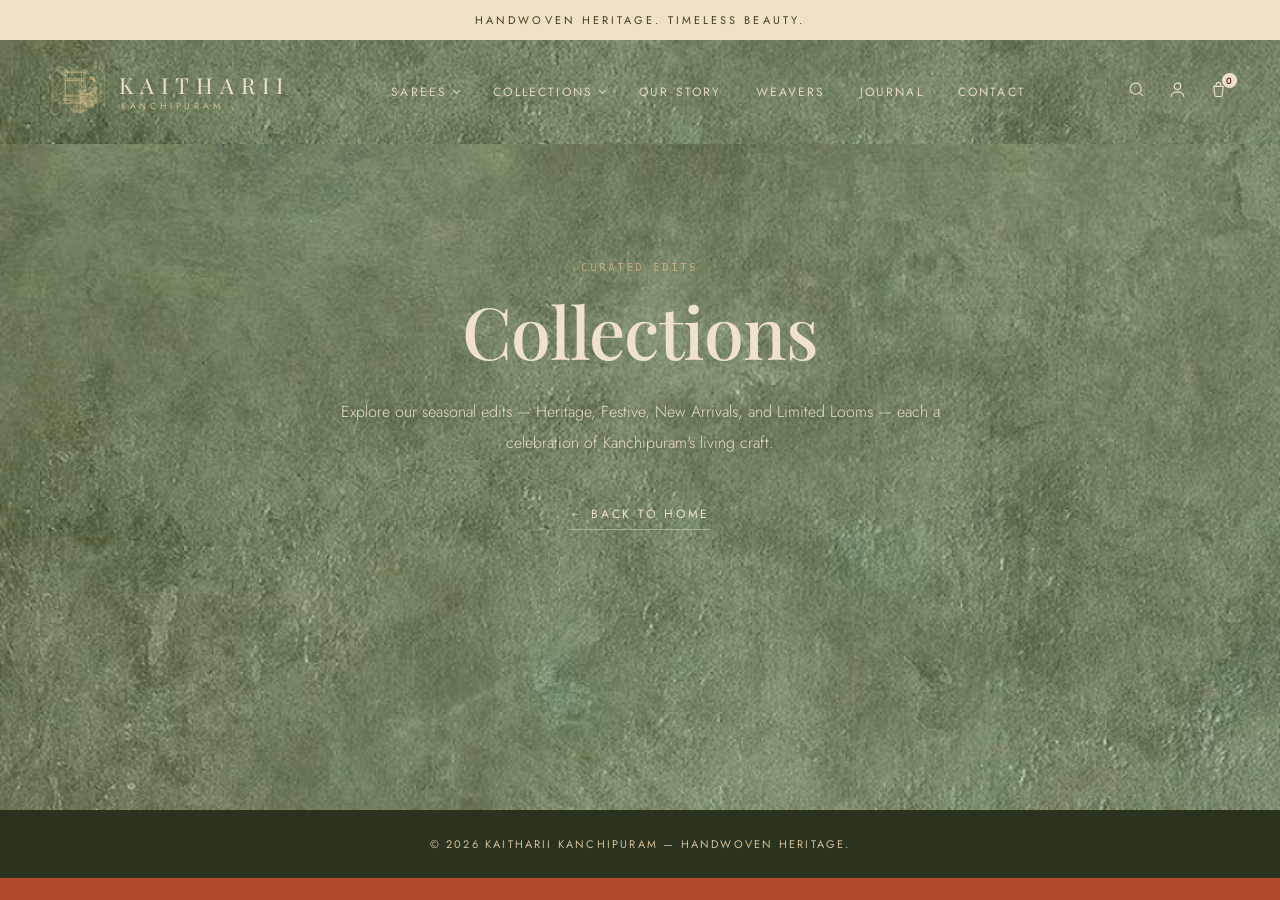
==== collections.html @ 73b1be48 "Kaitharii Kanchipuram — heritage saree landing site - Hero on a green stucco wall: detailed temple s" ====
<!DOCTYPE html><html lang="en"><head><meta charset="UTF-8"/><meta name="viewport" content="width=device-width, initial-scale=1.0"/><link rel="preconnect" href="https://fonts.googleapis.com"/><link rel="preconnect" href="https://fonts.gstatic.com" crossorigin/><link href="https://fonts.googleapis.com/css2?family=Playfair+Display:wght@400;500;600&family=Jost:wght@300;400;500&display=swap" rel="stylesheet"/><link rel="stylesheet" href="styles.css"/><title>Collections — Kaitharii Kanchipuram</title></head><body>
<div class="topbar">Handwoven Heritage. Timeless Beauty.</div>
  <header class="nav subnav">
    <a class="brand" href="index.html">
      <img class="brand-mark" src="assets/logo.png" alt="Kaitharii emblem" />
      <span class="brand-text"><span class="brand-name">Kaitharii</span><span class="brand-sub">Kanchipuram</span></span>
    </a>
    <nav class="menu">
      <div class="nav-item has-dd"><a href="sarees.html">Sarees <i class="caret"></i></a>
        <div class="dd"><a href="sarees.html">Bridal Silks</a><a href="sarees.html">Traditional</a><a href="sarees.html">Contemporary</a><a href="sarees.html">Temple Border</a></div></div>
      <div class="nav-item has-dd"><a href="collections.html">Collections <i class="caret"></i></a>
        <div class="dd"><a href="collections.html">Heritage Edit</a><a href="collections.html">Festive</a><a href="collections.html">New Arrivals</a><a href="collections.html">Limited Looms</a></div></div>
      <a href="our-story.html">Our Story</a>
      <a href="weavers.html">Weavers</a>
      <a href="journal.html">Journal</a>
      <a href="contact.html">Contact</a>
    </nav>
    <div class="actions">
      <a href="sarees.html" aria-label="Search"><svg viewBox="0 0 24 24" fill="none" stroke="currentColor" stroke-width="1.4"><circle cx="11" cy="11" r="7"/><path d="m20 20-3.5-3.5"/></svg></a>
      <a href="index.html" aria-label="Account"><svg viewBox="0 0 24 24" fill="none" stroke="currentColor" stroke-width="1.4"><circle cx="12" cy="8" r="4"/><path d="M4 21c0-4 4-6 8-6s8 2 8 6"/></svg></a>
      <a class="cart" href="index.html" aria-label="Cart"><svg viewBox="0 0 24 24" fill="none" stroke="currentColor" stroke-width="1.4"><path d="M6 8h12l-1.2 11a2 2 0 0 1-2 1.8H9.2a2 2 0 0 1-2-1.8L6 8Z"/><path d="M9 8V6a3 3 0 0 1 6 0v2"/></svg><span class="badge">0</span></a>
    </div>
  </header>
  <main class="subpage">
    <p class="kicker">Curated Edits</p>
    <h1>Collections</h1>
    <p class="subpage-lead">Explore our seasonal edits — Heritage, Festive, New Arrivals, and Limited Looms — each a celebration of Kanchipuram's living craft.</p>
    
    <a class="back" href="index.html">&larr; Back to Home</a>
  </main>
  <footer class="subfoot">© 2026 Kaitharii Kanchipuram — Handwoven Heritage.</footer></body></html>
---- styles.css ----
/* ============================================================
   Kaitharii Kanchipuram — landing page (terracotta heritage)
   ============================================================ */
:root {
  --terracotta: #b1492c;
  --terracotta-2: #a8442a;
  --maroon: #4c160d;
  --cream: #efe2c9;
  --cream-soft: #d8bf99;
  --gold-line: #d9b48c;
  --temple: #7e2a16;
  --cream-bg: #f1e8d6;
  --ink-red: #82321d;
  --ink-soft: #6e4a3c;
}

* { margin: 0; padding: 0; box-sizing: border-box; }
html { scroll-behavior: smooth; }
body {
  font-family: 'Jost', sans-serif;
  background: var(--terracotta);
  color: var(--cream);
  -webkit-font-smoothing: antialiased;
}
a { text-decoration: none; color: inherit; }

/* ── Announcement bar ── */
.topbar {
  background: var(--cream);
  color: #4a3a1f;
  text-align: center;
  font-size: 11px;
  letter-spacing: 0.28em;
  text-transform: uppercase;
  padding: 12px 16px;
}

/* ── Hero — aged terracotta plaster wall ──
   One element, three layered background images (your .heritage-banner
   approach): temple + lotus painted over the plaster texture. Layer order
   is temple, lotus, texture (texture LAST = bottom) so the line-art isn't
   hidden, and background-blend-mode multiplies the engravings into the wall. */
.heritage-banner {
  position: relative;
  overflow: hidden;
  min-height: 1180px;
  color: var(--cream);
  background-color: var(--terracotta);
  background-image: url('assets/texture.jpg');
  background-repeat: no-repeat;
  background-position: center;
  background-size: cover;
}
/* vintage overlay for depth */
.overlay {
  position: absolute;
  inset: 0;
  pointer-events: none;
  z-index: 1;
  background: radial-gradient(120% 120% at 50% 40%, transparent 55%, rgba(70, 22, 12, 0.22) 100%);
}

/* ── Temple 3D stage (scroll-driven motion) ── */
.temple-stage {
  position: absolute;
  right: -16px;
  top: 215px;
  width: 690px;
  z-index: 2;
  pointer-events: none;
  perspective: 1500px;
  perspective-origin: 64% 38%;
  animation: templeFloat 8s ease-in-out infinite;   /* gentle idle drift */
  will-change: transform;
}
.temple-3d {
  display: block;
  width: 100%;
  height: auto;
  transform-origin: 62% 72%;
  transform: rotateX(0deg) rotateY(0deg);
  transition: transform 0.12s linear;
  will-change: transform;
  backface-visibility: hidden;
}
@keyframes templeFloat {
  0%, 100% { transform: translateY(0); }
  50%      { transform: translateY(-9px); }
}

/* ── Scroll/entrance reveals ── */
@keyframes kRise {
  from { opacity: 0; transform: translateY(20px); }
  to   { opacity: 1; transform: none; }
}
.content .eyebrow,
.content .headline,
.content .rule,
.content .lede,
.content .link-cta {
  opacity: 0;
  animation: kRise 0.9s cubic-bezier(0.22, 1, 0.36, 1) forwards;
}
.content .eyebrow   { animation-delay: 0.15s; }
.content .headline  { animation-delay: 0.30s; }
.content .rule      { animation-delay: 0.52s; }
.content .lede      { animation-delay: 0.64s; }
.content .link-cta  { animation-delay: 0.78s; }

/* reveal-on-scroll for the lower section */
.reveal-up { opacity: 0; transform: translateY(40px); transition: opacity 0.9s ease, transform 0.9s cubic-bezier(0.22,1,0.36,1); }
.reveal-up.in { opacity: 1; transform: none; }

@media (prefers-reduced-motion: reduce) {
  .temple-stage { animation: none; }
  .temple-3d { transform: none !important; transition: none; }
  .content .eyebrow, .content .headline, .content .rule, .content .lede, .content .link-cta { opacity: 1; animation: none; }
  .reveal-up { opacity: 1; transform: none; transition: none; }
}

/* ── Nav ── */
.nav {
  position: relative;
  z-index: 5;
  display: flex;
  align-items: center;
  justify-content: space-between;
  gap: 30px;
  padding: 26px 52px;
  color: var(--cream);
}
.brand { display: flex; align-items: center; gap: 14px; color: var(--cream); }
.brand-mark { width: auto; height: 52px; display: block; }
.brand-text { display: flex; flex-direction: column; line-height: 1; }
.brand-name {
  font-family: 'Playfair Display', serif;
  font-size: 22px;
  letter-spacing: 0.32em;
  text-transform: uppercase;
  color: var(--cream);
}
.brand-sub {
  font-size: 9px;
  letter-spacing: 0.42em;
  text-transform: uppercase;
  color: var(--cream-soft);
  margin: 5px 0 0 2px;
}
.menu { display: flex; align-items: center; gap: 34px; }
.menu a {
  display: inline-flex;
  align-items: center;
  gap: 7px;
  font-size: 12px;
  letter-spacing: 0.18em;
  text-transform: uppercase;
  color: var(--cream);
  opacity: 0.92;
  transition: opacity 0.2s;
}
.menu a:hover { opacity: 0.6; }
.caret {
  width: 5px; height: 5px;
  border-right: 1px solid currentColor;
  border-bottom: 1px solid currentColor;
  transform: translateY(-2px) rotate(45deg);
}
.actions { display: flex; align-items: center; gap: 22px; color: var(--cream); }
.actions button { background: none; border: none; cursor: pointer; color: inherit; padding: 0; display: inline-flex; }
.actions svg { width: 19px; height: 19px; }
.cart { position: relative; }
.badge {
  position: absolute; top: -7px; right: -9px;
  background: var(--cream); color: var(--maroon);
  font-size: 9px; font-weight: 500;
  width: 15px; height: 15px; border-radius: 50%;
  display: grid; place-items: center;
}

/* ── Hero content (left) ── */
.content {
  position: relative;
  z-index: 4;
  padding: 150px 0 0 64px;
  max-width: 620px;
}
.eyebrow {
  display: flex;
  align-items: center;
  gap: 10px;
  font-size: 12px;
  letter-spacing: 0.3em;
  text-transform: uppercase;
  color: var(--cream-soft);
  margin-bottom: 28px;
}
.lotus-mini {
  display: inline-block;
  width: 26px; height: 20px;
  color: var(--gold-line);
  background-color: currentColor;
  -webkit-mask: url('assets/lotusicon.png') center / contain no-repeat;
  mask: url('assets/lotusicon.png') center / contain no-repeat;
}
.headline {
  font-family: 'Times New Roman', Times, serif;
  font-weight: 400;
  font-size: 84px;
  line-height: 1.08;
  letter-spacing: 0.01em;
  color: var(--cream);
}
.rule { display: flex; align-items: center; width: 200px; margin: 40px 0 34px; }
.rule span { height: 1px; background: var(--gold-line); opacity: 0.7; flex: 1; }
.rule i { width: 8px; height: 8px; margin: 0 10px; border: 1px solid var(--gold-line); transform: rotate(45deg); opacity: 0.85; }
.lede {
  font-weight: 300;
  font-size: 15.5px;
  line-height: 2;
  letter-spacing: 0.02em;
  color: var(--cream-soft);
  margin-bottom: 46px;
}
.link-cta {
  display: inline-flex;
  align-items: center;
  gap: 16px;
  font-size: 12px;
  letter-spacing: 0.26em;
  text-transform: uppercase;
  color: var(--cream);
  padding-bottom: 8px;
  border-bottom: 1px solid rgba(239, 226, 201, 0.5);
  transition: gap 0.25s, border-color 0.25s;
}
.link-cta:hover { gap: 24px; border-color: var(--cream); }
.link-cta .arrow { font-size: 15px; }

/* ── Kolam illustration (left, under the headline) ── */
.kolam {
  position: absolute;
  left: 54px;
  bottom: 44px;
  z-index: 4;
  width: 250px;
  height: auto;
  opacity: 0.96;
  pointer-events: none;
  filter: drop-shadow(0 6px 14px rgba(40, 14, 6, 0.28));
}

/* ── Land of temples ── */
.land {
  position: relative;
  display: grid;
  grid-template-columns: 38% 1fr;
  background: var(--cream-bg);
  min-height: 420px;
}
.land-img { position: relative; min-height: 460px; overflow: hidden; }
.land-portrait {
  position: absolute;
  inset: 0;
  width: 100%;
  height: 100%;
  object-fit: cover;
  object-position: center 22%;
  filter: saturate(0.96) contrast(1.02);
}
.land-text { padding: 92px 96px; align-self: center; }
.land-text h2 {
  font-family: 'Playfair Display', serif;
  font-weight: 500;
  font-size: 31px;
  line-height: 1.35;
  letter-spacing: 0.06em;
  text-transform: uppercase;
  color: var(--ink-red);
}
.land-text .lotus-mini { margin: 26px 0 22px; width: 34px; height: 26px; color: var(--ink-red); }
.land-text p {
  font-weight: 300;
  font-size: 14px;
  line-height: 2;
  letter-spacing: 0.015em;
  color: var(--ink-soft);
  margin-bottom: 40px;
}
.link-cta.dark { color: var(--ink-red); border-color: rgba(124, 44, 25, 0.4); }
.link-cta.dark:hover { border-color: var(--ink-red); }
.scroll-down {
  position: absolute;
  right: 64px; bottom: 60px;
  width: 52px; height: 52px;
  border-radius: 50%;
  border: 1px solid rgba(124, 44, 25, 0.45);
  background: none; color: var(--ink-red);
  cursor: pointer; display: grid; place-items: center;
  transition: background 0.25s, color 0.25s;
}
.scroll-down svg { width: 18px; height: 18px; }
.scroll-down:hover { background: var(--ink-red); color: var(--cream-bg); }

/* ── Responsive ── */
@media (max-width: 1080px) {
  .menu { display: none; }
  .headline { font-size: 64px; }
  .heritage-banner {
    min-height: 920px;
    background-position: right -150px top 140px, right -40px bottom 6px, center;
    background-size: 400px auto, 440px auto, cover;
  }
}
@media (max-width: 760px) {
  .nav { padding: 20px 24px; }
  .content { padding: 90px 24px 0; }
  .headline { font-size: 46px; }
  .heritage-banner {
    background-position: right -130px top 120px, right -120px bottom 6px, center;
    background-size: 300px auto, 320px auto, cover;
  }
  .kolam { left: 20px; bottom: 24px; width: 170px; }
  .land { grid-template-columns: 1fr; }
  .land-img { min-height: 320px; }
  .land-text { padding: 56px 28px; }
  .scroll-down { display: none; }
}

/* ============================================================
   Interactive header — dropdowns, search, account, cart
   ============================================================ */
.nav-item { position: relative; display: inline-flex; align-items: center; }

.dd {
  position: absolute;
  top: 100%; left: 50%;
  transform: translateX(-50%) translateY(10px);
  min-width: 184px;
  padding: 10px 0;
  background: rgba(26, 36, 20, 0.97);
  border: 1px solid rgba(216, 191, 153, 0.22);
  border-radius: 10px;
  box-shadow: 0 20px 44px -18px rgba(0, 0, 0, 0.6);
  display: flex; flex-direction: column;
  opacity: 0; visibility: hidden;
  transition: opacity 0.22s ease, transform 0.22s ease, visibility 0.22s;
  z-index: 60;
}
.nav-item:hover .dd, .nav-item.open .dd {
  opacity: 1; visibility: visible;
  transform: translateX(-50%) translateY(4px);
}
.dd a {
  padding: 9px 22px;
  font-size: 11px; letter-spacing: 0.14em; text-transform: uppercase;
  color: var(--cream); white-space: nowrap; opacity: 0.85;
}
.dd a:hover { opacity: 1; color: var(--gold-line); background: rgba(255,255,255,0.05); }

/* account menu */
.account-wrap { position: relative; display: inline-flex; }
.account-menu {
  position: absolute; top: 150%; right: 0;
  min-width: 172px; padding: 8px 0;
  background: rgba(26, 36, 20, 0.97);
  border: 1px solid rgba(216, 191, 153, 0.22);
  border-radius: 10px;
  box-shadow: 0 20px 44px -18px rgba(0, 0, 0, 0.6);
  opacity: 0; visibility: hidden; transform: translateY(10px);
  transition: opacity 0.22s ease, transform 0.22s ease, visibility 0.22s;
  z-index: 60;
}
.account-menu.open { opacity: 1; visibility: visible; transform: translateY(6px); }
.account-title { display: block; padding: 8px 18px 6px; font-size: 9px; letter-spacing: 0.22em; text-transform: uppercase; color: var(--cream-soft); opacity: 0.65; }
.account-menu a { display: block; padding: 9px 18px; font-size: 11px; letter-spacing: 0.12em; text-transform: uppercase; color: var(--cream); opacity: 0.85; }
.account-menu a:hover { opacity: 1; color: var(--gold-line); background: rgba(255,255,255,0.05); }

/* search overlay */
.search-overlay {
  position: fixed; top: 0; left: 0; right: 0; z-index: 200;
  background: rgba(28, 38, 22, 0.98);
  -webkit-backdrop-filter: blur(6px); backdrop-filter: blur(6px);
  padding: 22px 0;
  transform: translateY(-105%);
  transition: transform 0.38s cubic-bezier(0.22, 1, 0.36, 1);
}
.search-overlay.open { transform: translateY(0); }
.search-form { max-width: 780px; margin: 0 auto; display: flex; align-items: center; gap: 14px; padding: 0 24px; }
.search-ic { width: 22px; height: 22px; color: var(--gold-line); flex-shrink: 0; }
#searchInput {
  flex: 1; background: none; border: none;
  border-bottom: 1px solid rgba(216, 191, 153, 0.4);
  color: var(--cream); font-family: 'Jost', sans-serif; font-size: 18px;
  padding: 10px 4px; outline: none;
}
#searchInput::placeholder { color: rgba(236, 226, 201, 0.42); }
.search-go {
  background: var(--gold-line); color: #2a2012; border: none;
  padding: 11px 22px; border-radius: 6px; cursor: pointer;
  font-family: 'Jost', sans-serif; font-size: 11px; letter-spacing: 0.18em; text-transform: uppercase;
  transition: filter 0.2s;
}
.search-go:hover { filter: brightness(1.06); }
.search-close { background: none; border: none; color: var(--cream); font-size: 30px; line-height: 1; cursor: pointer; padding: 0 4px; }

/* cart drawer */
.drawer-backdrop {
  position: fixed; inset: 0; z-index: 190;
  background: rgba(10, 14, 8, 0.5);
  opacity: 0; visibility: hidden;
  transition: opacity 0.3s ease, visibility 0.3s;
}
.drawer-backdrop.show { opacity: 1; visibility: visible; }
.cart-drawer {
  position: fixed; top: 0; right: 0; bottom: 0; z-index: 200;
  width: 360px; max-width: 88vw;
  background: var(--cream-bg); color: var(--ink-soft);
  display: flex; flex-direction: column;
  transform: translateX(100%);
  transition: transform 0.38s cubic-bezier(0.22, 1, 0.36, 1);
  box-shadow: -22px 0 56px -22px rgba(0, 0, 0, 0.45);
}
.cart-drawer.open { transform: translateX(0); }
.cart-head {
  display: flex; align-items: center; justify-content: space-between;
  padding: 22px 24px; border-bottom: 1px solid rgba(124, 44, 25, 0.15);
  font-family: 'Playfair Display', serif; font-size: 18px; letter-spacing: 0.04em;
  text-transform: uppercase; color: var(--ink-red);
}
.cart-head button { background: none; border: none; font-size: 26px; line-height: 1; color: var(--ink-soft); cursor: pointer; }
.cart-body { flex: 1; display: flex; flex-direction: column; align-items: center; justify-content: center; gap: 16px; padding: 30px; text-align: center; }
.cart-empty-ic { width: 40px; height: 40px; color: rgba(124, 44, 25, 0.4); }
.cart-empty { font-size: 14px; color: var(--ink-soft); }
.cart-cta {
  padding: 11px 26px; border: 1px solid var(--ink-red); color: var(--ink-red);
  font-size: 11px; letter-spacing: 0.2em; text-transform: uppercase; border-radius: 4px;
  transition: background 0.2s, color 0.2s;
}
.cart-cta:hover { background: var(--ink-red); color: var(--cream-bg); }

/* ── Sub-pages ── */
.subnav {
  background-color: var(--terracotta);
  background-image: url('assets/texture.jpg');
  background-size: cover; background-position: center;
}
.subpage {
  position: relative;
  min-height: 74vh;
  background-color: var(--terracotta);
  background-image: url('assets/texture.jpg');
  background-size: cover; background-position: center;
  color: var(--cream);
  padding: 118px 8vw 104px;
  text-align: center;
}
.subpage::before {
  content: ""; position: absolute; inset: 0; pointer-events: none;
  background: radial-gradient(120% 120% at 50% 30%, transparent 55%, rgba(70,22,12,0.24) 100%);
}
.subpage > * { position: relative; z-index: 1; }
.subpage .kicker { font-family: 'JetBrains Mono', monospace; font-size: 10px; letter-spacing: 0.3em; text-transform: uppercase; color: var(--gold-line); opacity: 0.85; margin-bottom: 18px; }
.subpage h1 { font-family: 'Playfair Display', serif; font-weight: 500; font-size: clamp(38px, 6vw, 72px); color: var(--cream); letter-spacing: -0.01em; line-height: 1.1; }
.subpage-lead { max-width: 640px; margin: 26px auto 42px; font-weight: 300; font-size: 16px; line-height: 1.95; color: #ece0c6; text-shadow: 0 1px 6px rgba(20,28,14,0.4); }
.subpage .back { display: inline-flex; gap: 10px; color: var(--cream); border-bottom: 1px solid rgba(239,226,201,0.45); padding-bottom: 6px; font-size: 12px; letter-spacing: 0.22em; text-transform: uppercase; transition: gap 0.25s, border-color 0.25s; }
.subpage .back:hover { gap: 16px; border-color: var(--gold-line); color: var(--gold-line); }
.cform {
  max-width: 540px; margin: 0 auto 44px; text-align: left;
  display: flex; flex-direction: column; gap: 18px;
  background: rgba(18, 26, 14, 0.42);
  border: 1px solid rgba(216, 191, 153, 0.2);
  border-radius: 16px;
  padding: 36px 34px;
  -webkit-backdrop-filter: blur(6px); backdrop-filter: blur(6px);
  box-shadow: 0 26px 64px -30px rgba(0, 0, 0, 0.55);
}
.cform-row { display: grid; grid-template-columns: 1fr 1fr; gap: 18px; }
.cfield { display: flex; flex-direction: column; gap: 8px; }
.cfield > span {
  font-family: 'Jost', sans-serif; font-size: 10.5px; letter-spacing: 0.18em;
  text-transform: uppercase; color: var(--gold-line);
}
.cform input, .cform textarea {
  width: 100%;
  background: rgba(255, 255, 255, 0.05);
  border: 1px solid rgba(216, 191, 153, 0.28);
  border-radius: 9px;
  padding: 14px 16px;
  font-family: 'Jost', sans-serif; font-size: 14.5px; color: #f3ead6;
  outline: none;
  transition: border-color 0.2s ease, background 0.2s ease, box-shadow 0.2s ease;
}
.cform input::placeholder, .cform textarea::placeholder { color: rgba(244, 236, 217, 0.5); }
.cform textarea { resize: vertical; min-height: 124px; line-height: 1.6; }
.cform input:focus, .cform textarea:focus {
  border-color: var(--gold-line);
  background: rgba(255, 255, 255, 0.09);
  box-shadow: 0 0 0 3px rgba(217, 180, 140, 0.16);
}
.cform button {
  margin-top: 6px;
  background: var(--gold-line); color: #2a2012; border: none;
  padding: 15px; border-radius: 9px;
  font-family: 'Jost', sans-serif; font-size: 12px; letter-spacing: 0.2em; text-transform: uppercase;
  cursor: pointer; transition: filter 0.2s ease, transform 0.16s ease;
}
.cform button:hover { filter: brightness(1.06); transform: translateY(-1px); }
@media (max-width: 560px) {
  .cform-row { grid-template-columns: 1fr; }
  .cform { padding: 26px 22px; }
}
.subfoot { background: #2a3320; color: var(--cream-soft); text-align: center; padding: 26px; font-size: 11px; letter-spacing: 0.2em; text-transform: uppercase; }

/* ── Saree product grid (CSS-woven swatches) ── */
.saree-grid {
  display: grid; grid-template-columns: repeat(3, 1fr); gap: 30px;
  max-width: 1080px; margin: 14px auto 52px;
}
.saree-card { text-align: left; }
.saree-swatch {
  position: relative; aspect-ratio: 3 / 4; border-radius: 10px; overflow: hidden;
  box-shadow: 0 18px 40px -18px rgba(0,0,0,0.55);
  transition: transform 0.3s ease, box-shadow 0.3s ease;
}
.saree-card:hover .saree-swatch { transform: translateY(-6px); box-shadow: 0 26px 52px -20px rgba(0,0,0,0.6); }
.saree-swatch .silk {
  position: absolute; inset: 0;
  background-image:
    linear-gradient(125deg, rgba(255,255,255,0.16) 0%, transparent 32%, rgba(0,0,0,0.18) 100%),
    var(--silk, linear-gradient(135deg, #9e1b2e, #c0392b));
}
/* fine woven texture */
.saree-swatch .silk::after {
  content: ""; position: absolute; inset: 0; opacity: 0.18;
  background-image: repeating-linear-gradient(90deg, rgba(0,0,0,0.5) 0 1px, transparent 1px 3px);
}
/* zari side border */
.saree-swatch .zari-side {
  position: absolute; top: 0; bottom: 0; right: 0; width: 15%;
  background:
    repeating-linear-gradient(45deg, #e7c878 0 4px, #b8923f 4px 8px),
    linear-gradient(#d9b25a, #b8923f);
  box-shadow: -2px 0 6px rgba(0,0,0,0.25) inset;
}
/* zari pallu */
.saree-swatch .zari-pallu {
  position: absolute; left: 0; right: 0; bottom: 0; height: 24%;
  background:
    repeating-linear-gradient(90deg, #e7c878 0 6px, #b8923f 6px 12px),
    linear-gradient(#d9b25a, #a9842f);
  border-top: 2px solid rgba(0,0,0,0.15);
}
.saree-swatch .zari-pallu::before {
  content: ""; position: absolute; left: 0; right: 0; top: 38%; height: 30%;
  background: repeating-linear-gradient(90deg, transparent 0 10px, rgba(0,0,0,0.22) 10px 12px, transparent 12px 22px);
}
.saree-name { font-family: 'Playfair Display', serif; font-size: 20px; font-weight: 500; color: #f5edda; margin: 16px 0 5px; letter-spacing: 0.01em; text-shadow: 0 1px 6px rgba(20, 28, 14, 0.45); }
.saree-meta { font-size: 13px; letter-spacing: 0.03em; line-height: 1.55; color: #e7dcc2; text-shadow: 0 1px 5px rgba(20, 28, 14, 0.4); }
.saree-price { color: #f0cd86; font-weight: 600; }
.saree-note { max-width: 640px; margin: 0 auto 40px; font-size: 12px; letter-spacing: 0.04em; color: rgba(236,226,201,0.5); font-style: italic; }

/* Real product photo overlay (shows when the file exists, else the swatch shows) */
.saree-photo { position: absolute; inset: 0; width: 100%; height: 100%; object-fit: cover; z-index: 3; }
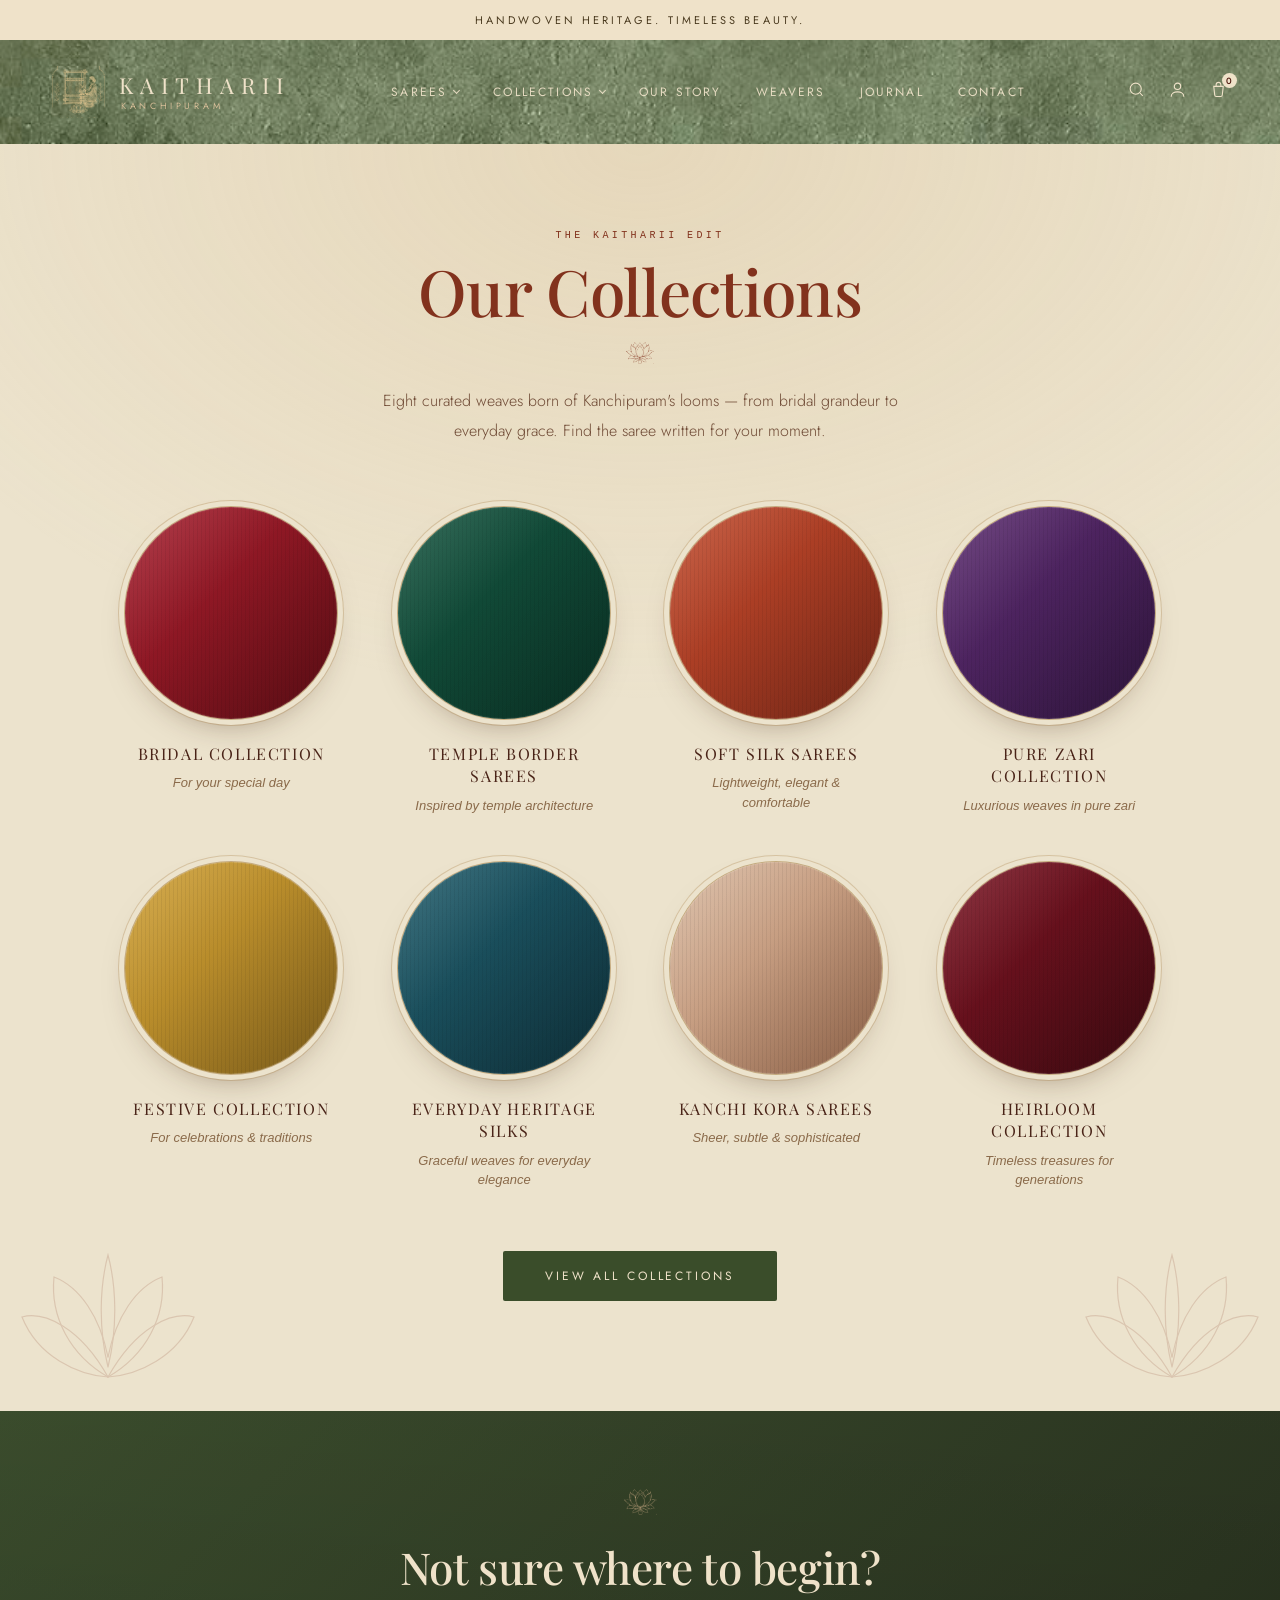
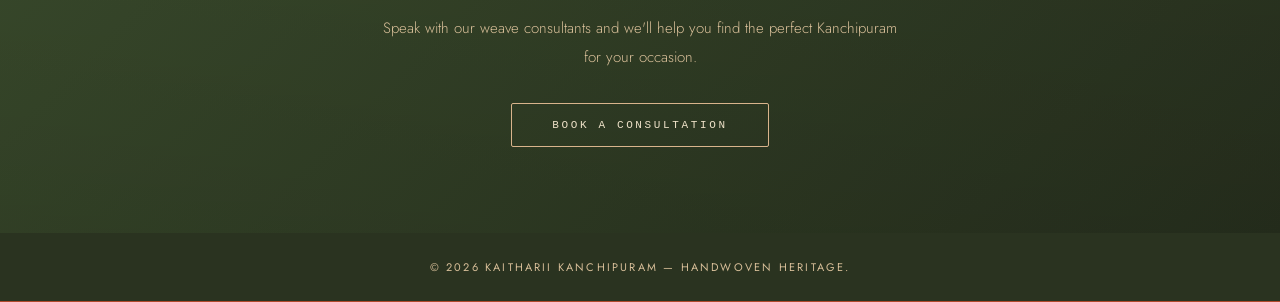
==== commit c3c63aaf: "Enhance Collections page and theme closing band green - Add intro (eyebrow, lead) and gold-ringed me" ====
--- a/collections.html
+++ b/collections.html
@@ -21,11 +21,80 @@
       <a class="cart" href="index.html" aria-label="Cart"><svg viewBox="0 0 24 24" fill="none" stroke="currentColor" stroke-width="1.4"><path d="M6 8h12l-1.2 11a2 2 0 0 1-2 1.8H9.2a2 2 0 0 1-2-1.8L6 8Z"/><path d="M9 8V6a3 3 0 0 1 6 0v2"/></svg><span class="badge">0</span></a>
     </div>
   </header>
-  <main class="subpage">
-    <p class="kicker">Curated Edits</p>
-    <h1>Collections</h1>
-    <p class="subpage-lead">Explore our seasonal edits — Heritage, Festive, New Arrivals, and Limited Looms — each a celebration of Kanchipuram's living craft.</p>
-    
-    <a class="back" href="index.html">&larr; Back to Home</a>
+  <main class="collections-page">
+    <div class="cols-intro">
+      <p class="cols-eyebrow reveal-up">The Kaitharii Edit</p>
+      <h1 class="cols-title reveal-up">Our Collections</h1>
+      <span class="cols-ornament reveal-up" aria-hidden="true"></span>
+      <p class="cols-lead reveal-up">Eight curated weaves born of Kanchipuram's looms — from bridal grandeur to everyday grace. Find the saree written for your moment.</p>
+    </div>
+
+    <div class="cols-grid">
+      <a class="col-card reveal-up" href="sarees.html">
+        <span class="col-circle" style="--silk:linear-gradient(135deg,#a51d2d,#6e1018)"><img src="assets/col-1.jpg" alt="" onerror="this.remove()"/></span>
+        <span class="col-name">Bridal Collection</span>
+        <span class="col-sub">For your special day</span>
+      </a>
+      <a class="col-card reveal-up" href="sarees.html">
+        <span class="col-circle" style="--silk:linear-gradient(135deg,#14543f,#0c3a2b)"><img src="assets/col-2.jpg" alt="" onerror="this.remove()"/></span>
+        <span class="col-name">Temple Border Sarees</span>
+        <span class="col-sub">Inspired by temple architecture</span>
+      </a>
+      <a class="col-card reveal-up" href="sarees.html">
+        <span class="col-circle" style="--silk:linear-gradient(135deg,#c0492b,#8e2f1c)"><img src="assets/col-3.jpg" alt="" onerror="this.remove()"/></span>
+        <span class="col-name">Soft Silk Sarees</span>
+        <span class="col-sub">Lightweight, elegant &amp; comfortable</span>
+      </a>
+      <a class="col-card reveal-up" href="sarees.html">
+        <span class="col-circle" style="--silk:linear-gradient(135deg,#5a2a6e,#3a1a4a)"><img src="assets/col-4.jpg" alt="" onerror="this.remove()"/></span>
+        <span class="col-name">Pure Zari Collection</span>
+        <span class="col-sub">Luxurious weaves in pure zari</span>
+      </a>
+      <a class="col-card reveal-up" href="sarees.html">
+        <span class="col-circle" style="--silk:linear-gradient(135deg,#cf9f33,#9a7320)"><img src="assets/col-5.jpg" alt="" onerror="this.remove()"/></span>
+        <span class="col-name">Festive Collection</span>
+        <span class="col-sub">For celebrations &amp; traditions</span>
+      </a>
+      <a class="col-card reveal-up" href="sarees.html">
+        <span class="col-circle" style="--silk:linear-gradient(135deg,#1f5c6b,#123a45)"><img src="assets/col-6.jpg" alt="" onerror="this.remove()"/></span>
+        <span class="col-name">Everyday Heritage Silks</span>
+        <span class="col-sub">Graceful weaves for everyday elegance</span>
+      </a>
+      <a class="col-card reveal-up" href="sarees.html">
+        <span class="col-circle" style="--silk:linear-gradient(135deg,#d8b9a0,#b07a5a)"><img src="assets/col-7.jpg" alt="" onerror="this.remove()"/></span>
+        <span class="col-name">Kanchi Kora Sarees</span>
+        <span class="col-sub">Sheer, subtle &amp; sophisticated</span>
+      </a>
+      <a class="col-card reveal-up" href="sarees.html">
+        <span class="col-circle" style="--silk:linear-gradient(135deg,#7a1322,#4a0c14)"><img src="assets/col-8.jpg" alt="" onerror="this.remove()"/></span>
+        <span class="col-name">Heirloom Collection</span>
+        <span class="col-sub">Timeless treasures for generations</span>
+      </a>
+    </div>
+
+    <a class="cols-cta reveal-up" href="sarees.html">View All Collections</a>
+
+    <svg class="cols-lotus left" viewBox="0 0 200 200" aria-hidden="true"><g fill="none" stroke="currentColor" stroke-width="1.2" stroke-linecap="round"><path d="M100 172 C62 150 42 112 46 72 C72 82 92 112 100 152"/><path d="M100 172 C138 150 158 112 154 72 C128 82 108 112 100 152"/><path d="M100 162 C90 122 92 80 100 50 C108 80 110 122 100 162"/><path d="M100 172 C72 122 36 106 14 112 C30 152 70 170 100 172"/><path d="M100 172 C128 122 164 106 186 112 C170 152 130 170 100 172"/></g></svg>
+    <svg class="cols-lotus right" viewBox="0 0 200 200" aria-hidden="true"><g fill="none" stroke="currentColor" stroke-width="1.2" stroke-linecap="round"><path d="M100 172 C62 150 42 112 46 72 C72 82 92 112 100 152"/><path d="M100 172 C138 150 158 112 154 72 C128 82 108 112 100 152"/><path d="M100 162 C90 122 92 80 100 50 C108 80 110 122 100 162"/><path d="M100 172 C72 122 36 106 14 112 C30 152 70 170 100 172"/><path d="M100 172 C128 122 164 106 186 112 C170 152 130 170 100 172"/></g></svg>
   </main>
-  <footer class="subfoot">© 2026 Kaitharii Kanchipuram — Handwoven Heritage.</footer></body></html>
+
+  <section class="cols-closing">
+    <span class="cols-closing-mark" aria-hidden="true"></span>
+    <h2>Not sure where to begin?</h2>
+    <p>Speak with our weave consultants and we'll help you find the perfect Kanchipuram for your occasion.</p>
+    <a class="cols-closing-cta" href="contact.html">Book a Consultation</a>
+  </section>
+
+  <footer class="subfoot">© 2026 Kaitharii Kanchipuram — Handwoven Heritage.</footer>
+  <script>
+  (function(){
+    var els=[].slice.call(document.querySelectorAll('.reveal-up'));
+    if(!('IntersectionObserver' in window) || matchMedia('(prefers-reduced-motion: reduce)').matches){
+      els.forEach(function(e){e.classList.add('in');}); return;
+    }
+    var io=new IntersectionObserver(function(en){en.forEach(function(e){if(e.isIntersecting){e.target.classList.add('in');io.unobserve(e.target);}});},{threshold:0.12,rootMargin:'0px 0px -8% 0px'});
+    els.forEach(function(e,i){e.style.transitionDelay=(Math.min(i,8)*60)+'ms';io.observe(e);});
+    setTimeout(function(){els.forEach(function(e){e.classList.add('in');});},2800);
+  })();
+  </script>
+</body></html>
--- a/styles.css
+++ b/styles.css
@@ -561,3 +561,291 @@
 
 /* Real product photo overlay (shows when the file exists, else the swatch shows) */
 .saree-photo { position: absolute; inset: 0; width: 100%; height: 100%; object-fit: cover; z-index: 3; }
+
+/* ============================================================
+   Scroll cue + Editorial collage
+   ============================================================ */
+.scroll-cue {
+  position: absolute;
+  left: 50%; bottom: 30px;
+  transform: translateX(-50%);
+  z-index: 6;
+  display: flex; flex-direction: column; align-items: center; gap: 12px;
+  color: var(--cream);
+  font-family: 'Jost', sans-serif; font-size: 10.5px; letter-spacing: 0.28em; text-transform: uppercase;
+  opacity: 0.9;
+}
+.scroll-cue .chev {
+  width: 12px; height: 12px;
+  border-right: 1.5px solid var(--gold-line);
+  border-bottom: 1.5px solid var(--gold-line);
+  transform: rotate(45deg);
+  animation: cueBounce 1.8s ease-in-out infinite;
+}
+@keyframes cueBounce { 0%,100% { transform: rotate(45deg) translate(0,0); opacity: 0.6; } 50% { transform: rotate(45deg) translate(4px,4px); opacity: 1; } }
+
+.editorial { background: #e7ddc8; padding: 56px 0 0; }
+.collage {
+  display: grid;
+  grid-template-columns: repeat(4, 1fr);
+  grid-auto-rows: minmax(196px, auto);
+  gap: 16px;
+  max-width: 1200px; margin: 0 auto; padding: 0 26px 56px;
+  grid-template-areas:
+    "intro intro model silk"
+    "intro intro model paint"
+    "hands masters petals tech"
+    "hands masters petals tech"
+    "nava nava nava nava"
+    "nava nava nava nava"
+    "nava nava nava nava";
+}
+.t-nava { grid-area: nava; }
+.t-intro{grid-area:intro} .t-model{grid-area:model} .t-silk{grid-area:silk} .t-paint{grid-area:paint}
+.t-hands{grid-area:hands} .t-masters{grid-area:masters} .t-petals{grid-area:petals} .t-tech{grid-area:tech}
+.t-nav{grid-area:nav} .t-fold{grid-area:fold} .t-legacy{grid-area:legacy} .t-jewel{grid-area:jewel}
+.t-gold{display:none}
+
+.tile { position: relative; border-radius: 4px; overflow: hidden; }
+.tile.panel { display: flex; flex-direction: column; justify-content: center; padding: 38px 36px; }
+
+/* panel colours */
+.tile.cream { background: #f0e8d6; color: var(--ink-soft); }
+.tile.terra { background: var(--terracotta); color: var(--cream); }
+.tile.olive { background: #3a4329; color: var(--cream); }
+
+/* photo placeholders */
+.tile.photo { background: #2e2018; }
+.tile.photo .ph-fill { position: absolute; inset: 0; background: linear-gradient(135deg, var(--a), var(--b)); }
+.tile.photo .ph-fill::after { content: ""; position: absolute; inset: 0; opacity: 0.12; background: repeating-linear-gradient(90deg, rgba(255,255,255,0.5) 0 1px, transparent 1px 4px); }
+.tile.photo[data-label]::after {
+  content: attr(data-label);
+  position: absolute; inset: 0; display: grid; place-items: center;
+  color: rgba(255,236,210,0.5); font-family: 'JetBrains Mono', monospace; font-size: 10px; letter-spacing: 0.28em; text-transform: uppercase;
+}
+.tile.photo img { position: absolute; inset: 0; width: 100%; height: 100%; object-fit: cover; z-index: 1; }
+.photo-cap {
+  position: absolute; left: 0; right: 0; bottom: 0; z-index: 2;
+  padding: 22px 24px;
+  font-family: 'Playfair Display', serif; font-size: 17px; line-height: 1.45; color: var(--cream);
+  background: linear-gradient(transparent, rgba(0,0,0,0.35));
+}
+
+/* intro tile */
+.t-intro { background: #f0e8d6; padding: 44px 40px; display: flex; flex-direction: column; justify-content: center; }
+.tile-temple { position: absolute; left: -30px; top: 10px; width: 150px; opacity: 0.16; z-index: 0; pointer-events: none; }
+.t-intro > * { position: relative; z-index: 1; }
+.ed-title { font-family: 'Playfair Display', serif; font-weight: 500; font-size: clamp(30px, 3.4vw, 46px); line-height: 1.1; color: var(--ink-red); margin: 6px 0 18px; letter-spacing: -0.01em; }
+
+/* shared editorial text */
+.eyebrow-sm { font-family: 'JetBrains Mono', monospace; font-size: 10px; letter-spacing: 0.26em; text-transform: uppercase; color: var(--ink-red); opacity: 0.8; margin-bottom: 10px; }
+.eyebrow-sm.light { color: var(--gold-line); opacity: 0.95; line-height: 1.6; }
+.ed-h { font-family: 'Playfair Display', serif; font-weight: 500; font-size: clamp(24px, 2.6vw, 34px); line-height: 1.15; color: var(--cream); margin-bottom: 14px; }
+.ed-h.dark { color: var(--ink-red); }
+.ed-text { font-weight: 300; font-size: 13.5px; line-height: 1.85; color: var(--ink-soft); max-width: 320px; }
+.ed-text.light { color: rgba(239,226,201,0.85); }
+.ed-text.dark-cap { color: var(--ink-red); font-family: 'Playfair Display', serif; font-size: 16px; line-height: 1.5; font-weight: 500; }
+.ed-rule { display: block; width: 60px; height: 1px; background: var(--ink-red); opacity: 0.4; margin: 16px 0 0; }
+.ed-rule.light { background: var(--gold-line); opacity: 0.6; }
+.ed-link { display: inline-flex; align-items: center; gap: 12px; margin-top: 18px; font-family: 'JetBrains Mono', monospace; font-size: 10px; letter-spacing: 0.2em; text-transform: uppercase; color: var(--ink-red); }
+.ed-link span { transition: transform 0.2s; }
+.ed-link:hover span { transform: translateX(5px); }
+.olive .ed-link, .terra .ed-link { color: var(--gold-line); }
+.weaver-ic { width: 56px; height: 56px; margin-bottom: 18px; }
+.lotus-mini.dark { color: var(--ink-red); margin-bottom: 14px; }
+
+/* gold tile (if shown) */
+.gold-tile { background: repeating-linear-gradient(45deg, #d9b25a 0 6px, #b8923f 6px 12px); }
+
+/* values bar */
+.ed-values {
+  background: var(--terracotta);
+  color: var(--cream);
+  display: grid; grid-template-columns: 1.4fr 1fr 1fr 1fr; align-items: center;
+  gap: 30px; padding: 44px 8vw;
+}
+.ed-credo { font-family: 'Playfair Display', serif; font-size: 22px; line-height: 1.35; color: var(--cream); }
+.ed-vitem { display: flex; flex-direction: column; align-items: center; gap: 10px; font-family: 'JetBrains Mono', monospace; font-size: 10px; letter-spacing: 0.2em; text-transform: uppercase; color: var(--cream-soft); border-left: 1px solid rgba(239,226,201,0.18); padding-left: 24px; }
+.ed-vitem .lotus-mini { color: var(--gold-line); }
+
+@media (max-width: 860px) {
+  .collage { grid-template-columns: 1fr 1fr; grid-template-areas: none; grid-auto-rows: minmax(180px, auto); }
+  .collage .tile { grid-area: auto !important; }
+  .t-intro, .t-nav, .t-legacy { grid-column: 1 / -1; }
+  .ed-values { grid-template-columns: 1fr; text-align: center; gap: 20px; }
+  .ed-vitem { border-left: none; padding-left: 0; }
+}
+@media (max-width: 520px) {
+  .collage { grid-template-columns: 1fr; }
+}
+
+/* ── Centered-logo header ── */
+.nav-center {
+  display: grid;
+  grid-template-columns: 1fr auto 1fr;
+  align-items: center;
+  gap: 24px;
+  padding: 14px 52px;
+}
+.nav-center .menu-left { justify-self: start; }
+.nav-center .nav-right { justify-self: end; display: flex; align-items: center; gap: 30px; }
+.nav-center .brand-center { justify-self: center; }
+.logo-ring {
+  width: 146px; height: 146px; border-radius: 50%;
+  border: 1px solid rgba(216, 191, 153, 0.5);
+  display: flex; flex-direction: column; align-items: center; justify-content: center;
+  gap: 3px; text-align: center;
+  transition: border-color 0.25s ease;
+}
+.brand-center:hover .logo-ring { border-color: var(--gold-line); }
+.logo-emblem { height: 46px; width: auto; margin-bottom: 2px; }
+.logo-name { font-family: 'Playfair Display', serif; font-size: 16px; letter-spacing: 0.3em; text-transform: uppercase; color: var(--cream); }
+.logo-sub { font-size: 8px; letter-spacing: 0.34em; text-transform: uppercase; color: var(--cream-soft); margin-left: 2px; }
+
+@media (max-width: 1080px) {
+  .nav-center { grid-template-columns: 1fr auto 1fr; padding: 10px 24px; }
+  .logo-ring { width: 120px; height: 120px; }
+  .logo-emblem { height: 38px; }
+}
+
+/* ── Navaratan feature band ── */
+.nv-band {
+  display: grid;
+  grid-template-columns: 1fr 1fr;
+  background: #efe7d3;
+  border-radius: 4px;
+  overflow: hidden;
+  min-height: 560px;
+}
+.nv-art {
+  position: relative;
+  overflow: hidden;
+  background: #e3d6ba;
+}
+.nv-illus { position: absolute; inset: 0; width: 100%; height: 100%; object-fit: cover; object-position: center; }
+.nv-ring {
+  position: absolute; top: 5%; right: 4%; width: 240px; height: auto; z-index: 2;
+  filter: drop-shadow(0 14px 26px rgba(40,20,8,0.5));
+}
+.nv-text {
+  display: flex; flex-direction: column; justify-content: center;
+  padding: 80px 9% 80px 66px;
+  background: #efe7d3;
+}
+.nv-text .lotus-mini.dark { color: var(--ink-red); margin-bottom: 22px; }
+.nv-eyebrow { font-family: 'JetBrains Mono', monospace; font-size: 12px; letter-spacing: 0.34em; text-transform: uppercase; color: var(--ink-soft); margin-bottom: 22px; }
+.nv-title { font-family: 'Playfair Display', serif; font-weight: 500; font-size: clamp(40px, 4.6vw, 68px); line-height: 1.06; letter-spacing: -0.01em; color: var(--ink-red); }
+.nv-lead { margin: 30px 0 36px; max-width: 380px; font-weight: 300; font-size: 16px; line-height: 1.9; color: var(--ink-soft); }
+.nv-link { display: inline-flex; align-items: center; gap: 22px; font-family: 'JetBrains Mono', monospace; font-size: 12px; letter-spacing: 0.24em; text-transform: uppercase; color: var(--ink-red); }
+.nv-link span { transition: transform 0.25s ease; }
+.nv-link:hover span { transform: translateX(8px); }
+
+@media (max-width: 860px) {
+  .nv-band { grid-template-columns: 1fr; }
+  .nv-art { min-height: 440px; }
+  .nv-ring { width: 180px; }
+  .nv-text { padding: 56px 28px; }
+}
+
+/* navaratna ring tile inside the collage */
+.ring-tile { background: #efe7d3; display: grid; place-items: center; padding: 18px; }
+.ring-tile img { max-width: 88%; max-height: 88%; object-fit: contain; filter: drop-shadow(0 10px 20px rgba(60,30,12,0.3)); }
+
+/* ── Collections page ── */
+.collections-page {
+  position: relative;
+  background:
+    radial-gradient(120% 80% at 50% 0%, rgba(214,186,140,0.28) 0%, transparent 55%),
+    #ece3cd;
+  padding: 86px 6vw 110px;
+  text-align: center;
+  overflow: hidden;
+}
+.cols-intro { position: relative; z-index: 2; max-width: 680px; margin: 0 auto 62px; }
+.cols-eyebrow { font-family: 'JetBrains Mono', monospace; font-size: 10px; letter-spacing: 0.34em; text-transform: uppercase; color: var(--ink-red); opacity: 0.78; margin-bottom: 16px; }
+.cols-title { font-family: 'Playfair Display', serif; font-weight: 500; font-size: clamp(40px, 5vw, 64px); letter-spacing: -0.01em; color: var(--ink-red); line-height: 1.05; }
+.cols-ornament {
+  display: block; width: 30px; height: 22px; margin: 18px auto 0;
+  background-color: var(--ink-red); opacity: 0.7;
+  -webkit-mask: url('assets/lotusicon.png') center / contain no-repeat;
+  mask: url('assets/lotusicon.png') center / contain no-repeat;
+}
+.cols-lead { font-family: 'Jost', sans-serif; font-weight: 300; font-size: 16px; line-height: 1.85; color: #6f4a35; margin: 22px auto 0; max-width: 540px; }
+.cols-grid {
+  position: relative; z-index: 2;
+  display: grid; grid-template-columns: repeat(4, 1fr);
+  gap: 46px 30px; max-width: 1060px; margin: 0 auto 62px;
+}
+.col-card { display: flex; flex-direction: column; align-items: center; text-align: center; }
+.col-circle {
+  position: relative; width: 100%; max-width: 212px; aspect-ratio: 1;
+  border-radius: 50%; overflow: hidden; margin-bottom: 24px;
+  background-image: linear-gradient(135deg, rgba(255,255,255,0.16) 0%, transparent 42%, rgba(0,0,0,0.22) 100%), var(--silk);
+  box-shadow:
+    0 0 0 1px rgba(165,124,63,0.55),
+    0 0 0 6px #ece3cd,
+    0 0 0 7px rgba(165,124,63,0.3),
+    0 16px 34px -16px rgba(60,30,12,0.5),
+    inset 0 0 0 1px rgba(255,255,255,0.07);
+  transition: transform 0.34s cubic-bezier(.2,.7,.2,1), box-shadow 0.34s ease;
+}
+.col-circle::after { content: ""; position: absolute; inset: 0; opacity: 0.12; background: repeating-linear-gradient(90deg, rgba(0,0,0,0.5) 0 1px, transparent 1px 4px); }
+.col-card:hover .col-circle {
+  transform: translateY(-8px) scale(1.02);
+  box-shadow:
+    0 0 0 1px rgba(165,124,63,0.8),
+    0 0 0 6px #ece3cd,
+    0 0 0 8px rgba(165,124,63,0.55),
+    0 28px 50px -18px rgba(60,30,12,0.6),
+    inset 0 0 0 1px rgba(255,255,255,0.07);
+}
+.col-circle img { position: absolute; inset: 0; width: 100%; height: 100%; object-fit: cover; transition: transform 0.5s ease; }
+.col-card:hover .col-circle img { transform: scale(1.06); }
+.col-card:hover .col-name { color: var(--ink-red); }
+.col-name { font-family: 'Playfair Display', serif; font-size: 16px; letter-spacing: 0.1em; text-transform: uppercase; color: #4a2418; line-height: 1.4; max-width: 200px; }
+.col-sub { font-family: 'Jost', sans-serif; font-size: 13px; font-style: italic; color: #8a6a4a; margin-top: 8px; line-height: 1.5; max-width: 190px; }
+.cols-cta {
+  position: relative; z-index: 2;
+  display: inline-block; background: #3a4d2a; color: var(--cream);
+  padding: 16px 42px; border-radius: 2px;
+  font-family: 'Jost', sans-serif; font-size: 12px; letter-spacing: 0.24em; text-transform: uppercase;
+  transition: filter 0.2s, transform 0.16s;
+}
+.cols-cta:hover { filter: brightness(1.07); transform: translateY(-1px); }
+.cols-lotus { position: absolute; bottom: 6px; width: 200px; height: auto; opacity: 0.16; color: var(--ink-red); pointer-events: none; z-index: 1; }
+.cols-lotus.left { left: 8px; }
+.cols-lotus.right { right: 8px; transform: scaleX(-1); }
+
+.col-name { transition: color 0.25s; }
+
+/* closing consultation band */
+.cols-closing {
+  position: relative; text-align: center;
+  background:
+    linear-gradient(180deg, rgba(0,0,0,0.08), rgba(0,0,0,0.16)),
+    linear-gradient(135deg, #3f5230, #2a3320);
+  color: var(--cream); padding: 78px 8vw 86px;
+}
+.cols-closing-mark {
+  display: block; width: 34px; height: 26px; margin: 0 auto 22px;
+  background-color: var(--gold-line);
+  -webkit-mask: url('assets/lotusicon.png') center / contain no-repeat;
+  mask: url('assets/lotusicon.png') center / contain no-repeat;
+}
+.cols-closing h2 { font-family: 'Playfair Display', serif; font-weight: 500; font-size: clamp(28px, 3.6vw, 44px); color: var(--cream); letter-spacing: -0.01em; }
+.cols-closing p { max-width: 520px; margin: 18px auto 32px; font-family: 'Jost', sans-serif; font-weight: 300; font-size: 15px; line-height: 1.9; color: var(--cream-soft); }
+.cols-closing-cta {
+  display: inline-block; border: 1px solid var(--gold-line); color: var(--cream);
+  padding: 15px 40px; border-radius: 2px;
+  font-family: 'JetBrains Mono', monospace; font-size: 11px; letter-spacing: 0.24em; text-transform: uppercase;
+  transition: background 0.22s, color 0.22s;
+}
+.cols-closing-cta:hover { background: var(--gold-line); color: #2a2012; }
+
+/* reveal on scroll */
+.reveal-up { opacity: 0; transform: translateY(26px); transition: opacity 0.7s ease, transform 0.7s cubic-bezier(.2,.7,.2,1); will-change: opacity, transform; }
+.reveal-up.in { opacity: 1; transform: none; }
+@media (prefers-reduced-motion: reduce) { .reveal-up { opacity: 1; transform: none; transition: none; } }
+
+@media (max-width: 900px) { .cols-grid { grid-template-columns: repeat(2, 1fr); gap: 40px 24px; } .cols-lotus { width: 130px; } }
+@media (max-width: 520px) { .cols-grid { grid-template-columns: 1fr 1fr; gap: 30px 18px; } .cols-closing { padding: 60px 7vw 66px; } }
